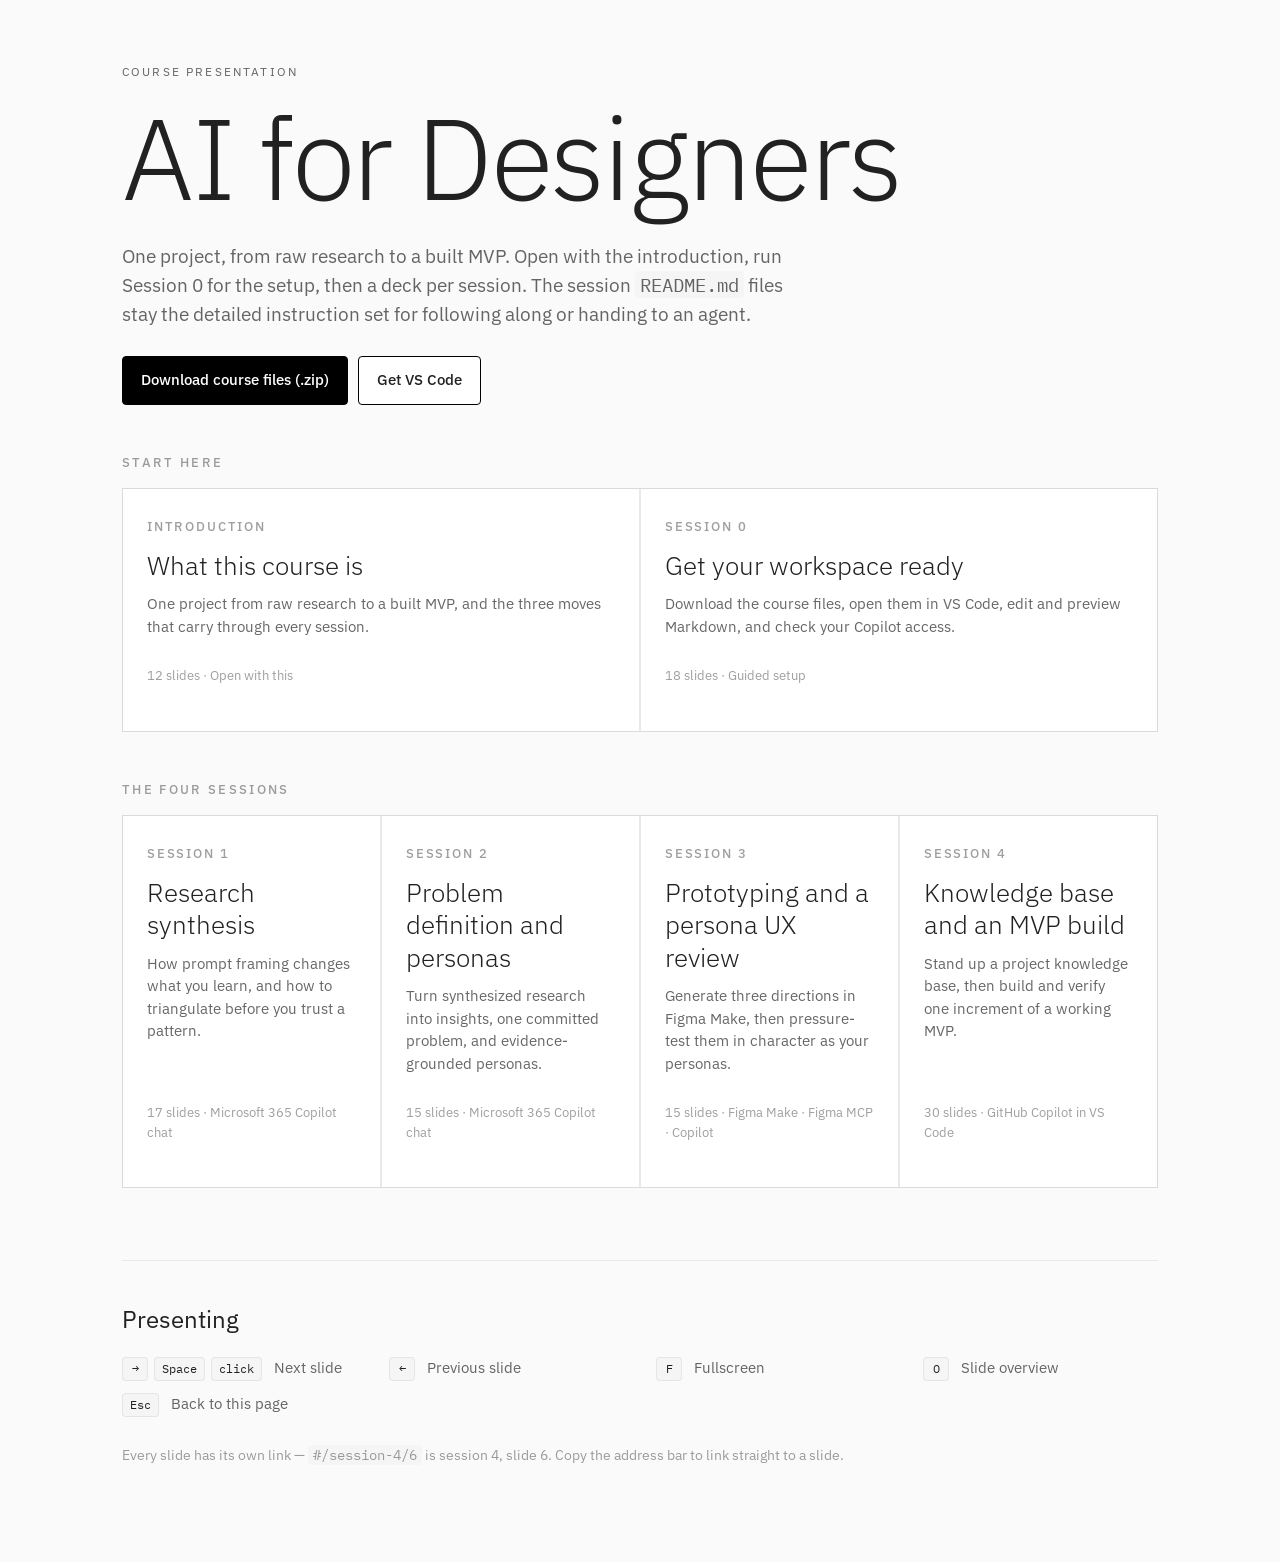
==== presentation/index.html @ bf8726b9 "Guide Session 0 setup and simplify slide overview" ====
<!doctype html>
<html lang="en">
  <head>
    <meta charset="UTF-8" />
    <meta name="viewport" content="width=device-width, initial-scale=1.0" />
    <meta name="description" content="AI for Designers — facilitator presentation for all four sessions." />
    <meta name="robots" content="noindex, nofollow" />
    <title>AI for Designers — presentation</title>
    <link rel="preconnect" href="https://fonts.googleapis.com" />
    <link rel="preconnect" href="https://fonts.gstatic.com" crossorigin />
    <link
      href="https://fonts.googleapis.com/css2?family=IBM+Plex+Sans:wght@300;400;500;600&family=IBM+Plex+Mono:wght@400;500&display=swap"
      rel="stylesheet"
    />
    <link rel="stylesheet" href="styles.css" />
  </head>
  <body>
    <!-- Landing -->
    <main id="landing" class="landing" hidden>
      <header class="landing__head">
        <p class="overline">Course presentation</p>
        <h1 class="landing__title">AI for Designers</h1>
        <p class="landing__lead">
          One project, from raw research to a built MVP. Open with the introduction, run Session 0
          for the setup, then a deck per session. The session <code>README.md</code> files stay the
          detailed instruction set for following along or handing to an agent.
        </p>
        <div class="landing__actions">
          <a
            class="landing__download"
            href="https://github.com/eddiman/ai-for-designers/archive/refs/heads/main.zip"
            download
          >
            Download course files (.zip)
          </a>
          <a
            class="landing__download landing__download--secondary"
            href="https://code.visualstudio.com/download"
            target="_blank"
            rel="noopener"
          >
            Get VS Code
          </a>
        </div>
      </header>

      <nav id="session-list" class="session-groups" aria-label="Sessions"></nav>

      <section class="landing__help">
        <h2 class="h6">Presenting</h2>
        <dl class="keys">
          <div><dt><kbd>→</kbd> <kbd>Space</kbd> <kbd>click</kbd></dt><dd>Next slide</dd></div>
          <div><dt><kbd>←</kbd></dt><dd>Previous slide</dd></div>
          <div><dt><kbd>F</kbd></dt><dd>Fullscreen</dd></div>
          <div><dt><kbd>O</kbd></dt><dd>Slide overview</dd></div>
          <div><dt><kbd>Esc</kbd></dt><dd>Back to this page</dd></div>
        </dl>
        <p class="small">
          Every slide has its own link — <code>#/session-4/6</code> is session 4, slide 6. Copy the
          address bar to link straight to a slide.
        </p>
      </section>
    </main>

    <!-- Deck -->
    <div id="deck" class="deck" hidden>
      <div class="deck__progress"><span id="progress" class="deck__progress-bar"></span></div>

      <div id="stage" class="stage" role="main" aria-live="polite">
        <article id="slide" class="slide"></article>
        <div id="overview" class="overview" hidden>
          <div class="overview__head">
            <h2 class="h6" id="overview-title">Slides</h2>
          </div>
          <ol id="overview-list" class="overview__list"></ol>
        </div>
      </div>

      <div class="controls" role="toolbar" aria-label="Presentation controls">
        <a class="controls__btn" href="#/" title="Back to sessions (Esc)" data-nav>Home</a>
        <button class="controls__btn" id="btn-overview" title="Slide overview (O)" aria-controls="overview" aria-expanded="false">Session overview</button>
        <button class="controls__btn" id="btn-prev" title="Previous slide (←)" aria-label="Previous slide">←</button>
        <span class="controls__count"><span id="count-now">1</span> / <span id="count-all">1</span></span>
        <button class="controls__btn" id="btn-next" title="Next slide (→)" aria-label="Next slide">→</button>
        <button class="controls__btn" id="btn-fullscreen" title="Fullscreen (F)">Fullscreen</button>
      </div>
    </div>

    <!-- Content: plain scripts so the deck works from file:// with no build step -->
    <script src="content/sessions.js"></script>
    <script src="content/intro.js"></script>
    <script src="content/session-0.js"></script>
    <script src="content/session-1.js"></script>
    <script src="content/session-2.js"></script>
    <script src="content/session-3.js"></script>
    <script src="content/session-4.js"></script>
    <script src="app.js"></script>
  </body>
</html>
---- presentation/styles.css ----
/* ==========================================================================
   AI for Designers — presentation theme
   Tokens taken from the OT light theme in Figma:
   file sbCntnu1vvMCYwhdAZu5tP, node 2245-2894.
   Font IBM Plex Sans, base 14px, scale 1.333 (perfect fourth), line height 1.5.
   ========================================================================== */

:root {

  /* Surface */
  --surface-black: #000000;
  --surface-white: #ffffff;
  --surface-surface: #f5f5f5;
  --surface-background: #fafafa;
  --surface-outline: rgba(43, 43, 43, 0.87);
  --surface-overlay: rgba(43, 43, 43, 0.08);
  --surface-scrim: rgba(0, 0, 0, 0.37);

  /* On surface */
  --on-surface-high: rgba(0, 0, 0, 0.87);
  --on-surface-medium: rgba(0, 0, 0, 0.6);
  --on-surface-disabled: rgba(0, 0, 0, 0.38);

  /* On primary */
  --on-primary-high: #ffffff;
  --on-primary-medium: rgba(255, 255, 255, 0.74);
  --on-primary-disabled: rgba(255, 255, 255, 0.38);

  /* Primary and semantics */
  --primary: #0f2fea;
  --green: #00e676;
  --yellow: #ffc400;
  --red: #ff1744;
  --blue: #304ffe;
  --purple: #651fff;

  /* Per-session accent, overridden by [data-session] below */
  --accent: var(--green);
  --on-accent: var(--on-surface-high);

  --font-sans: "IBM Plex Sans", -apple-system, BlinkMacSystemFont, "Segoe UI", Helvetica, Arial,
    sans-serif;
  --font-mono: "IBM Plex Mono", ui-monospace, SFMono-Regular, Menlo, Consolas, monospace;

  --radius: 4px;
  --ease: cubic-bezier(0.2, 0.7, 0.3, 1);
}

[data-session="intro"] { --accent: var(--surface-black); --on-accent: var(--on-primary-high); }
[data-session="session-0"] { --accent: var(--red); --on-accent: var(--on-primary-high); }
[data-session="session-1"] { --accent: var(--green); --on-accent: var(--on-surface-high); }
[data-session="session-2"] { --accent: var(--yellow); --on-accent: var(--on-surface-high); }
[data-session="session-3"] { --accent: var(--purple); --on-accent: var(--on-primary-high); }
[data-session="session-4"] { --accent: var(--blue); --on-accent: var(--on-primary-high); }

* { box-sizing: border-box; }

html,
body {
  margin: 0;
  padding: 0;
  height: 100%;
}
iframe { display:none;}
body {
  background: var(--surface-background);
  color: var(--on-surface-high);
  font-family: var(--font-sans);
  font-weight: 400;
  line-height: 1.5;
  -webkit-font-smoothing: antialiased;
}

[hidden] { display: none !important; }

code,
kbd,
.mono { font-family: var(--font-mono); }

/* --------------------------------------------------------------------------
   Landing
   -------------------------------------------------------------------------- */

.landing {
  max-width: 1100px;
  margin: 0 auto;
  padding: 7vh 32px 96px;
}

.overline {
  margin: 0 0 16px;
  font-size: 12px;
  font-weight: 400;
  letter-spacing: 0.18em;
  text-transform: uppercase;
  color: var(--on-surface-medium);
}

.landing__title {
  margin: 0 0 24px;
  font-size: clamp(56px, 9vw, 128px);
  font-weight: 300;
  line-height: 1.05;
  letter-spacing: -0.02em;
}

.landing__lead {
  max-width: 62ch;
  margin: 0;
  font-size: clamp(17px, 1.5vw, 21px);
  color: var(--on-surface-medium);
}

.landing__actions {
  display: flex;
  flex-wrap: wrap;
  gap: 10px;
  margin-top: 28px;
}

.landing__download {
  display: inline-block;
  padding: 12px 18px;
  color: var(--on-primary-high);
  background: var(--surface-black);
  border: 1px solid var(--surface-black);
  border-radius: var(--radius);
  font-size: 15px;
  font-weight: 500;
  text-decoration: none;
  transition: background 160ms var(--ease), color 160ms var(--ease);
}

.landing__download:hover,
.landing__download:focus-visible {
  color: var(--on-surface-high);
  background: var(--surface-white);
  outline: none;
}

.landing__download--secondary {
  color: var(--on-surface-high);
  background: var(--surface-white);
}

.landing__download--secondary:hover,
.landing__download--secondary:focus-visible {
  color: var(--on-primary-high);
  background: var(--surface-black);
}

.session-groups { display: block; }
.sessions-group { margin: 48px 0 0; }

.sessions-group__title {
  margin: 0 0 16px;
  font-size: 13px;
  font-weight: 500;
  letter-spacing: 0.18em;
  text-transform: uppercase;
  color: var(--on-surface-disabled);
}

.sessions {
  display: grid;
  grid-template-columns: repeat(auto-fit, minmax(215px, 1fr));
  gap: 2px;
  margin: 0;
  background: var(--surface-overlay);
  border: 1px solid var(--surface-overlay);
}

.session-card {
  display: flex;
  flex-direction: column;
  gap: 12px;
  padding: 28px 24px 32px;
  background: var(--surface-white);
  color: inherit;
  text-decoration: none;
  transition: background 160ms var(--ease), transform 160ms var(--ease);
}

.session-card:hover,
.session-card:focus-visible {
  background: var(--accent);
  color: var(--on-accent);
  outline: none;
}

.session-card__n {
  font-size: 13px;
  font-weight: 500;
  letter-spacing: 0.14em;
  text-transform: uppercase;
  color: var(--on-surface-disabled);
}

.session-card:hover .session-card__n,
.session-card:focus-visible .session-card__n { color: inherit; opacity: 0.7; }

.session-card__title {
  margin: 0;
  font-size: 26px;
  font-weight: 300;
  line-height: 1.25;
}

.session-card__lead {
  margin: 0;
  font-size: 15px;
  color: var(--on-surface-medium);
}

.session-card:hover .session-card__lead,
.session-card:focus-visible .session-card__lead { color: inherit; opacity: 0.8; }

.session-card__meta {
  margin-top: auto;
  padding-top: 16px;
  font-size: 13px;
  color: var(--on-surface-disabled);
}

.session-card:hover .session-card__meta,
.session-card:focus-visible .session-card__meta { color: inherit; opacity: 0.7; }

.landing__help {
  margin-top: 72px;
  padding-top: 40px;
  border-top: 1px solid var(--surface-overlay);
}

.h6 { margin: 0 0 20px; font-size: 24px; font-weight: 400; line-height: 1.5; }

.keys {
  display: grid;
  grid-template-columns: repeat(auto-fit, minmax(220px, 1fr));
  gap: 12px 32px;
  margin: 0 0 28px;
}

.keys > div { display: flex; gap: 12px; align-items: baseline; }
.keys dt { margin: 0; display: flex; gap: 6px; }
.keys dd { margin: 0; font-size: 15px; color: var(--on-surface-medium); }

kbd {
  display: inline-block;
  min-width: 26px;
  padding: 2px 7px;
  font-size: 12px;
  text-align: center;
  background: var(--surface-surface);
  border: 1px solid var(--surface-overlay);
  border-radius: var(--radius);
}

.small { margin: 0; font-size: 14px; color: var(--on-surface-disabled); }
.small code, .landing__lead code { background: var(--surface-surface); padding: 1px 5px; border-radius: var(--radius); }

/* --------------------------------------------------------------------------
   Deck shell
   -------------------------------------------------------------------------- */

.deck {
  position: fixed;
  inset: 0;
  display: flex;
  flex-direction: column;
  background: var(--surface-background);
}

.deck__progress { height: 3px; background: var(--surface-overlay); flex: 0 0 auto; }

.deck__progress-bar {
  display: block;
  height: 100%;
  width: 0;
  background: var(--accent);
  transition: width 220ms var(--ease);
}

.stage {
  position: relative;
  flex: 1 1 auto;
  display: grid;
  place-items: center;
  padding: 24px;
  min-height: 0;
  cursor: pointer;
}

/* A fixed 16:9 slide that scales to the viewport, so layout is predictable on
   any projector. Type is sized in cqw so it scales with the slide. */
.slide {
  container-type: size;
  width: min(100%, calc((100vh - 78px) * 16 / 9));
  aspect-ratio: 16 / 9;
  max-height: 100%;
  padding: 6cqw 7cqw;
  display: flex;
  flex-direction: column;
  justify-content: center;
  gap: 2.4cqw;
  background: var(--surface-white);
  border: 1px solid var(--surface-overlay);
  overflow: hidden;
}

/* Slide typography, from the Figma scale */
.slide h1 { margin: 0; font-size: 7.4cqw; font-weight: 300; line-height: 1.08; letter-spacing: -0.02em; }
.slide h2 { margin: 0; font-size: 5.2cqw; font-weight: 300; line-height: 1.14; letter-spacing: -0.01em; }
.slide h3 { margin: 0; font-size: 3.4cqw; font-weight: 400; line-height: 1.3; }
.slide p { margin: 0; font-size: 1.9cqw; color: var(--on-surface-medium); }
.slide .lead { font-size: 2.3cqw; color: var(--on-surface-medium); max-width: 52ch; }
.slide .eyebrow {
  font-size: 1.2cqw;
  font-weight: 500;
  letter-spacing: 0.2em;
  text-transform: uppercase;
  color: var(--on-surface-disabled);
}

.slide strong { font-weight: 600; color: var(--on-surface-high); }
.slide code { font-size: 0.92em; background: var(--surface-surface); padding: 0.1em 0.35em; border-radius: var(--radius); }

/* Cover */
.slide--cover {
  background: var(--accent);
  color: var(--on-accent);
  border-color: transparent;
}
.slide--cover .eyebrow,
.slide--cover p,
.slide--cover .lead,
.slide--cover .slide__meta { color: inherit; opacity: 0.78; }
.slide--cover h1, .slide--cover h2 { color: inherit; }
.slide--cover .slide__meta {
  margin-top: 2cqw;
  display: flex;
  flex-wrap: wrap;
  gap: 0.8cqw 2.4cqw;
  font-size: 1.4cqw;
  opacity: 0.78;
}

/* Statement */
.slide--statement { justify-content: center; }
.slide--statement .statement {
  margin: 0;
  font-size: 4.2cqw;
  font-weight: 300;
  line-height: 1.22;
  letter-spacing: -0.01em;
  max-width: 34ch;
  color: var(--on-surface-high);
}
.slide--statement .statement em { font-style: normal; color: var(--primary); }

/* Map / flow */
.map { display: flex; flex-wrap: wrap; align-items: center; gap: 0.9cqw; margin: 0; padding: 0; list-style: none; }
.map__step {
  padding: 0.9cqw 1.4cqw;
  font-size: 1.6cqw;
  background: var(--surface-surface);
  border: 1px solid var(--surface-overlay);
  color: var(--on-surface-medium);
}
.map__step--active {
  background: var(--accent);
  border-color: transparent;
  color: var(--on-accent);
  font-weight: 500;
}
.map__arrow { font-size: 1.6cqw; color: var(--on-surface-disabled); }

/* Lists */
.slide ul.items, .slide ol.items { margin: 0; padding: 0; list-style: none; display: flex; flex-direction: column; gap: 1.3cqw; }
.slide ol.items { counter-reset: n; }
.items li { font-size: 1.9cqw; color: var(--on-surface-medium); display: flex; gap: 1.2cqw; align-items: baseline; }
.items li > .items__label { flex: 0 0 auto; font-weight: 600; color: var(--on-surface-high); }
.items li > span:last-child { min-width: 0; }
ol.items li::before {
  counter-increment: n;
  content: counter(n);
  flex: 0 0 auto;
  width: 2.4cqw;
  font-variant-numeric: tabular-nums;
  color: var(--accent-ink, var(--primary));
  font-weight: 600;
}
.items--check li::before {
  content: "";
  flex: 0 0 auto;
  width: 1.1cqw;
  height: 1.1cqw;
  margin-top: 0.55cqw;
  border: 2px solid var(--green);
  border-radius: 50%;
}

/* Step slide: do / done / why */
.step-head { display: flex; align-items: center; gap: 2cqw; }
.step-block--why { margin-top: 2.2cqw; }
.step-grid { display: grid; grid-template-columns: 1.25fr 1fr; gap: 3cqw; align-items: start; }
.step-block > .step-block__title {
  margin: 0 0 1.1cqw;
  font-size: 1.3cqw;
  font-weight: 600;
  letter-spacing: 0.14em;
  text-transform: uppercase;
  color: var(--on-surface-disabled);
}
.step-block .items li { font-size: 1.6cqw; }
.step-block--why p { font-size: 1.6cqw; }
.step-number {
  display: inline-flex;
  align-items: center;
  justify-content: center;
  width: 4.4cqw;
  height: 4.4cqw;
  font-size: 2.2cqw;
  font-weight: 300;
  background: var(--accent);
  color: var(--on-accent);
}

/* Prompt slide */
.prompt {
  margin: 0;
  padding: 2.2cqw 2.6cqw;
  background: var(--surface-surface);
  border-left: 4px solid var(--accent);
  font-family: var(--font-mono);
  font-size: 1.45cqw;
  line-height: 1.6;
  color: var(--on-surface-high);
  white-space: pre-wrap;
  overflow: auto;
  max-height: 58cqh;
}

/* Table slide */
.slide table { width: 100%; border-collapse: collapse; font-size: 1.5cqw; }
.slide th, .slide td { text-align: left; padding: 1cqw 1.2cqw; border-bottom: 1px solid var(--surface-overlay); vertical-align: top; }
.slide th { font-weight: 600; font-size: 1.2cqw; letter-spacing: 0.1em; text-transform: uppercase; color: var(--on-surface-disabled); }
.slide td { color: var(--on-surface-medium); }
.slide td:first-child { color: var(--on-surface-high); font-weight: 500; white-space: nowrap; }

/* Callout, used for checkpoints and warnings */
.callout {
  padding: 1.6cqw 2cqw;
  border-left: 4px solid var(--yellow);
  background: var(--surface-surface);
  font-size: 1.7cqw;
  color: var(--on-surface-high);
}
.callout--stop { border-left-color: var(--red); }
.callout--go { border-left-color: var(--green); }
.callout__title { display: block; margin-bottom: 0.4cqw; }

.slide__note {
  margin-top: auto;
  padding-top: 1.6cqw;
  font-size: 1.25cqw;
  color: var(--on-surface-disabled);
  border-top: 1px solid var(--surface-overlay);
}
.slide--cover .slide__note { border-top-color: rgba(255, 255, 255, 0.25); color: inherit; opacity: 0.7; }

/* --------------------------------------------------------------------------
   Controls
   -------------------------------------------------------------------------- */

.controls {
  flex: 0 0 auto;
  display: flex;
  align-items: center;
  justify-content: center;
  gap: 8px;
  padding: 12px;
  background: var(--surface-white);
  border-top: 1px solid var(--surface-overlay);
}

.controls__btn {
  appearance: none;
  min-width: 40px;
  padding: 8px 14px;
  font-family: inherit;
  font-size: 14px;
  color: var(--on-surface-medium);
  text-decoration: none;
  background: var(--surface-white);
  border: 1px solid var(--surface-overlay);
  border-radius: var(--radius);
  cursor: pointer;
  transition: background 140ms var(--ease), color 140ms var(--ease);
}

.controls__btn:hover { background: var(--surface-surface); color: var(--on-surface-high); }
.controls__btn:focus-visible { outline: 2px solid var(--primary); outline-offset: 2px; }
.controls__btn[disabled] { opacity: 0.35; cursor: default; }

.controls__count {
  min-width: 76px;
  text-align: center;
  font-size: 14px;
  font-variant-numeric: tabular-nums;
  color: var(--on-surface-disabled);
}

/* Overview */
.overview {
  position: absolute;
  inset: 0;
  z-index: 10;
  padding: 24px 32px 32px;
  background: var(--surface-background);
  overflow: auto;
}

.overview__head { width: min(100%, 920px); margin: 0 auto 20px; }

.overview__list {
  display: flex;
  flex-direction: column;
  gap: 2px;
  width: min(100%, 920px);
  margin: 0 auto;
  padding: 0;
  list-style: none;
}

.overview__item {
  display: flex;
  align-items: baseline;
  gap: 16px;
  width: 100%;
  padding: 12px 16px;
  font-family: inherit;
  text-align: left;
  background: var(--surface-white);
  border: 1px solid var(--surface-overlay);
  border-radius: var(--radius);
  cursor: pointer;
}
.overview__item:hover { background: var(--surface-surface); }
.overview__item[aria-current="true"] { border-color: var(--accent); border-width: 2px; }
.overview__item-n { flex: 0 0 28px; font-size: 12px; color: var(--on-surface-disabled); font-variant-numeric: tabular-nums; }
.overview__item-t {
  font-size: 15px;
  color: var(--on-surface-high);
}

/* Presenting in fullscreen: hide the chrome until the pointer moves */
.deck--fullscreen .controls { opacity: 0.12; transition: opacity 200ms var(--ease); }
.deck--fullscreen .controls:hover,
.deck--fullscreen.deck--active .controls { opacity: 1; }

@media (prefers-reduced-motion: reduce) {
  * { transition-duration: 0ms !important; }
}

/* Narrow screens: let the slide grow taller than 16:9 rather than shrink the text away */
@media (max-width: 720px) {
  .stage { display: block; padding: 12px; overflow: auto; }
  .slide { aspect-ratio: auto; width: 100%; min-height: 100%; max-height: none; padding: 32px 24px; gap: 20px; justify-content: flex-start; overflow: visible; }
  .slide h1 { font-size: 40px; }
  .slide h2 { font-size: 30px; }
  .slide h3 { font-size: 22px; }
  .slide p, .items li { font-size: 16px; }
  .slide .lead { font-size: 17px; }
  .slide .eyebrow { font-size: 11px; }
  .slide--cover { justify-content: center; }
  .slide--cover .slide__meta { gap: 8px 18px; font-size: 13px; }
  .step-head { gap: 14px; align-items: flex-start; }
  .step-number { width: 34px; height: 34px; font-size: 17px; }
  .step-grid { grid-template-columns: 1fr; gap: 24px; }
  .step-block > .step-block__title { margin-bottom: 10px; font-size: 11px; }
  .step-block .items li, .step-block--why p { font-size: 15px; }
  .items li code { overflow-wrap: anywhere; }
  .step-block--why { margin-top: 22px; }
  ol.items li::before { width: 20px; }
  .items--check li::before { width: 12px; height: 12px; margin-top: 6px; }
  .map { gap: 8px; }
  .map__step, .map__arrow { font-size: 14px; }
  .slide table { font-size: 13px; }
  .slide th, .slide td { padding: 8px; }
  .slide th { font-size: 10px; }
  .callout { padding: 16px; font-size: 14px; }
  .slide__note { padding-top: 16px; font-size: 12px; }
  .prompt { font-size: 13px; }
  .controls { justify-content: center; gap: 4px; padding: 8px; }
  .controls__btn { min-width: 36px; padding: 7px 8px; font-size: 12px; }
  .controls__count { min-width: 58px; font-size: 12px; }
  #btn-fullscreen { display: none; }
}
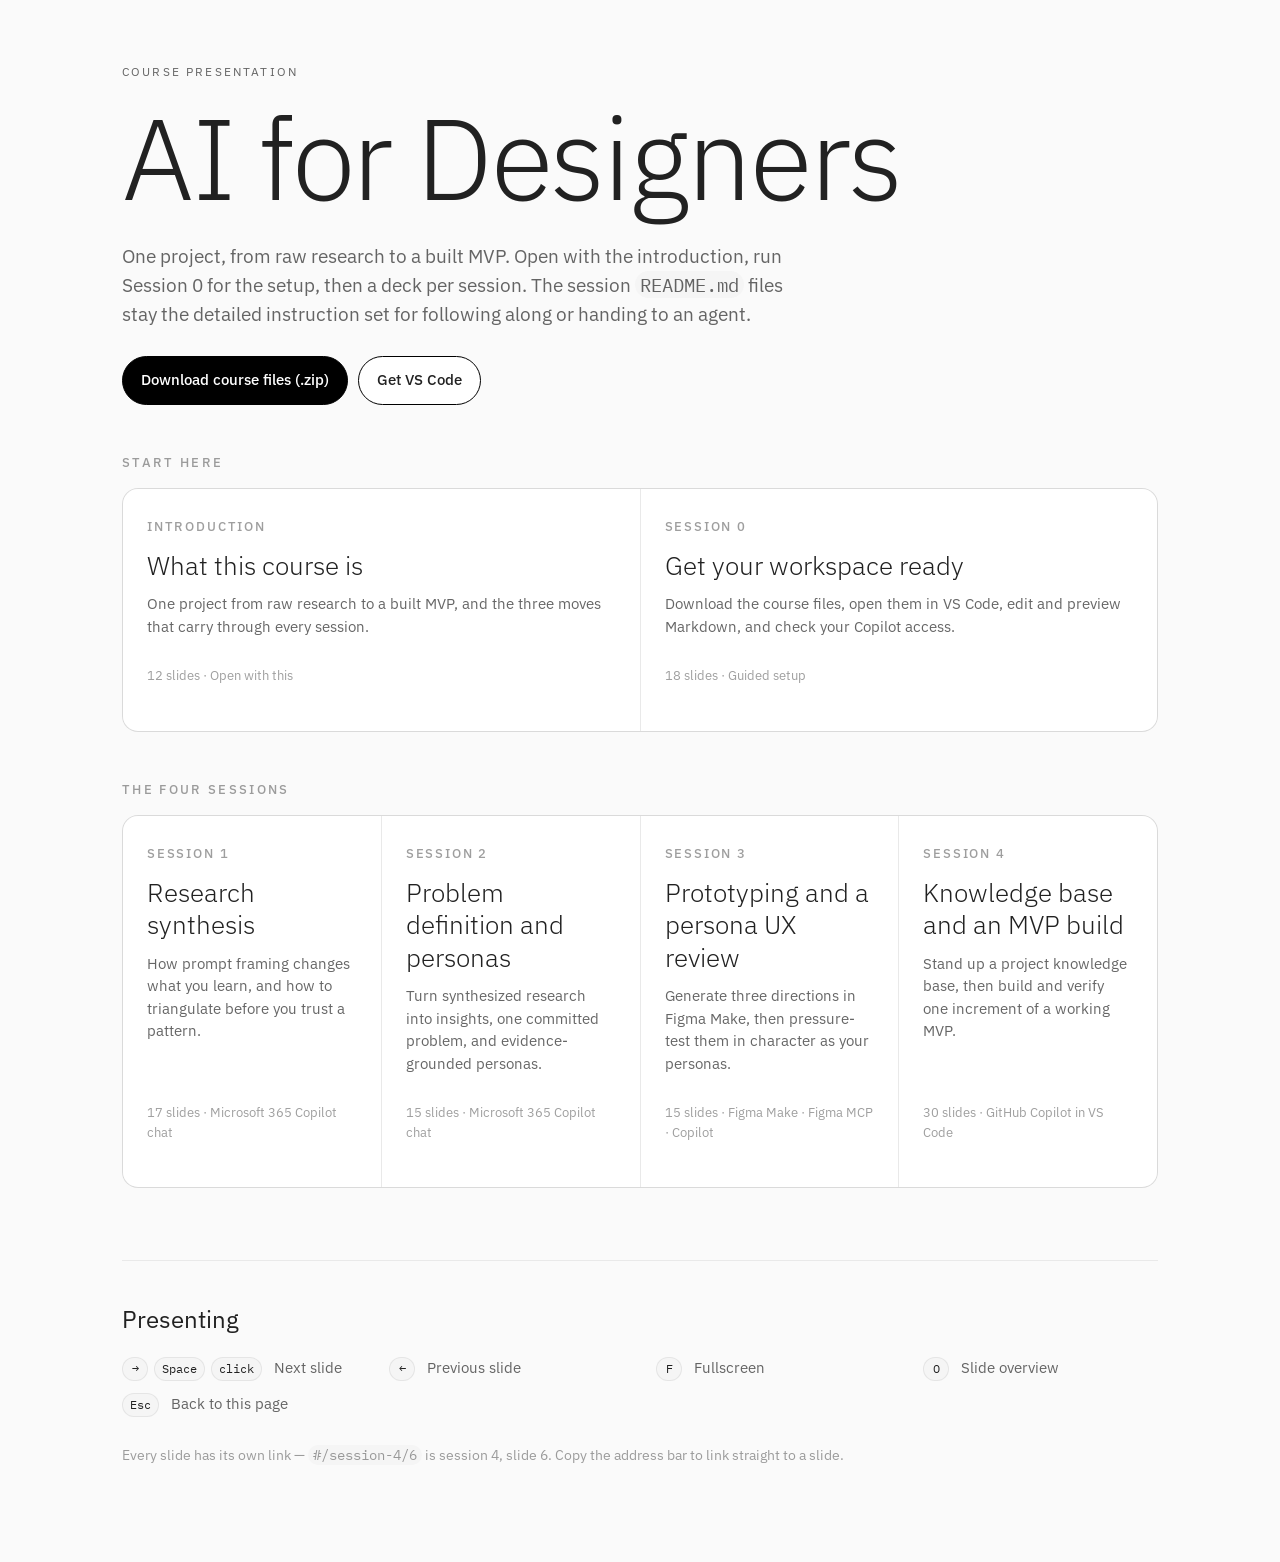
==== commit 60d0bef2: "Add copy controls to presentation prompts" ====
--- a/presentation/index.html
+++ b/presentation/index.html
@@ -12,7 +12,7 @@
       href="https://fonts.googleapis.com/css2?family=IBM+Plex+Sans:wght@300;400;500;600&family=IBM+Plex+Mono:wght@400;500&display=swap"
       rel="stylesheet"
     />
-    <link rel="stylesheet" href="styles.css" />
+    <link rel="stylesheet" href="styles.css?v=20260922e" />
   </head>
   <body>
     <!-- Landing -->
@@ -87,13 +87,13 @@
     </div>
 
     <!-- Content: plain scripts so the deck works from file:// with no build step -->
-    <script src="content/sessions.js"></script>
-    <script src="content/intro.js"></script>
-    <script src="content/session-0.js"></script>
-    <script src="content/session-1.js"></script>
-    <script src="content/session-2.js"></script>
-    <script src="content/session-3.js"></script>
-    <script src="content/session-4.js"></script>
-    <script src="app.js"></script>
+    <script src="content/sessions.js?v=20260922e"></script>
+    <script src="content/intro.js?v=20260922e"></script>
+    <script src="content/session-0.js?v=20260922e"></script>
+    <script src="content/session-1.js?v=20260922e"></script>
+    <script src="content/session-2.js?v=20260922e"></script>
+    <script src="content/session-3.js?v=20260922e"></script>
+    <script src="content/session-4.js?v=20260922e"></script>
+    <script src="app.js?v=20260922e"></script>
   </body>
 </html>
--- a/presentation/styles.css
+++ b/presentation/styles.css
@@ -42,7 +42,10 @@
     sans-serif;
   --font-mono: "IBM Plex Mono", ui-monospace, SFMono-Regular, Menlo, Consolas, monospace;
 
-  --radius: 4px;
+  --radius-sm: 4px;
+  --radius-md: 8px;
+  --radius-lg: 16px;
+  --radius-pill: 999px;
   --ease: cubic-bezier(0.2, 0.7, 0.3, 1);
 }
 
@@ -124,7 +127,7 @@
   color: var(--on-primary-high);
   background: var(--surface-black);
   border: 1px solid var(--surface-black);
-  border-radius: var(--radius);
+  border-radius: var(--radius-pill);
   font-size: 15px;
   font-weight: 500;
   text-decoration: none;
@@ -164,10 +167,12 @@
 .sessions {
   display: grid;
   grid-template-columns: repeat(auto-fit, minmax(215px, 1fr));
-  gap: 2px;
+  gap: 1px;
   margin: 0;
   background: var(--surface-overlay);
   border: 1px solid var(--surface-overlay);
+  border-radius: var(--radius-lg);
+  overflow: hidden;
 }
 
 .session-card {
@@ -252,11 +257,11 @@
   text-align: center;
   background: var(--surface-surface);
   border: 1px solid var(--surface-overlay);
-  border-radius: var(--radius);
+  border-radius: var(--radius-pill);
 }
 
 .small { margin: 0; font-size: 14px; color: var(--on-surface-disabled); }
-.small code, .landing__lead code { background: var(--surface-surface); padding: 1px 5px; border-radius: var(--radius); }
+.small code, .landing__lead code { background: var(--surface-surface); padding: 1px 5px; border-radius: var(--radius-pill); }
 
 /* --------------------------------------------------------------------------
    Deck shell
@@ -305,8 +310,12 @@
   background: var(--surface-white);
   border: 1px solid var(--surface-overlay);
   overflow: hidden;
-}
-
+  border-radius: var(--radius-lg);
+}
+
+.slide h1, .slide h2, .slide h3, .slide p, .slide .lead, .slide .eyebrow, .slide code, .slide th, .slide td, .slide .items li {
+  cursor: auto !important;
+}
 /* Slide typography, from the Figma scale */
 .slide h1 { margin: 0; font-size: 7.4cqw; font-weight: 300; line-height: 1.08; letter-spacing: -0.02em; }
 .slide h2 { margin: 0; font-size: 5.2cqw; font-weight: 300; line-height: 1.14; letter-spacing: -0.01em; }
@@ -322,7 +331,7 @@
 }
 
 .slide strong { font-weight: 600; color: var(--on-surface-high); }
-.slide code { font-size: 0.92em; background: var(--surface-surface); padding: 0.1em 0.35em; border-radius: var(--radius); }
+.slide code { font-size: 0.92em; background: var(--surface-surface); padding: 0.1em 0.35em; border-radius: var(--radius-pill); }
 
 /* Cover */
 .slide--cover {
@@ -380,6 +389,7 @@
 .items li { font-size: 1.9cqw; color: var(--on-surface-medium); display: flex; gap: 1.2cqw; align-items: baseline; }
 .items li > .items__label { flex: 0 0 auto; font-weight: 600; color: var(--on-surface-high); }
 .items li > span:last-child { min-width: 0; }
+.items li > .copy-button { flex: 0 0 auto; }
 ol.items li::before {
   counter-increment: n;
   content: counter(n);
@@ -412,6 +422,8 @@
   color: var(--on-surface-disabled);
 }
 .step-block .items li { font-size: 1.6cqw; }
+.step-block .items li:has(.copy-button) { gap: 0.8cqw; }
+.step-block .items li:has(.copy-button) > span:nth-child(3) { flex: 1 1 auto; }
 .step-block--why p { font-size: 1.6cqw; }
 .step-number {
   display: inline-flex;
@@ -426,6 +438,7 @@
 }
 
 /* Prompt slide */
+.prompt-wrap { position: relative; }
 .prompt {
   margin: 0;
   padding: 2.2cqw 2.6cqw;
@@ -439,6 +452,22 @@
   overflow: auto;
   max-height: 58cqh;
 }
+.prompt-wrap > .copy-button { position: absolute; top: 1.1cqw; right: 1.1cqw; }
+.slide--prompt .prompt { max-height: 68cqh; font-size: 1.15cqw; line-height: 1.45; }
+.copy-button {
+  min-width: 4.5cqw;
+  padding: 0.35cqw 0.75cqw;
+  color: var(--on-surface-medium);
+  background: var(--surface-white);
+  border: 1px solid var(--surface-overlay);
+  border-radius: var(--radius-pill);
+  font: 500 1cqw/1.4 var(--font-sans);
+  cursor: pointer;
+  transition: background 120ms var(--ease), border-color 120ms var(--ease), color 120ms var(--ease);
+}
+.copy-button:hover { color: var(--on-surface-high); border-color: var(--on-surface-disabled); }
+.copy-button:focus-visible { outline: 2px solid var(--primary); outline-offset: 2px; }
+.copy-button--copied { color: var(--on-accent); background: var(--accent); border-color: var(--accent); }
 
 /* Table slide */
 .slide table { width: 100%; border-collapse: collapse; font-size: 1.5cqw; }
@@ -493,7 +522,7 @@
   text-decoration: none;
   background: var(--surface-white);
   border: 1px solid var(--surface-overlay);
-  border-radius: var(--radius);
+  border-radius: var(--radius-pill);
   cursor: pointer;
   transition: background 140ms var(--ease), color 140ms var(--ease);
 }
@@ -542,7 +571,7 @@
   text-align: left;
   background: var(--surface-white);
   border: 1px solid var(--surface-overlay);
-  border-radius: var(--radius);
+  border-radius: var(--radius-md);
   cursor: pointer;
 }
 .overview__item:hover { background: var(--surface-surface); }
@@ -591,6 +620,8 @@
   .callout { padding: 16px; font-size: 14px; }
   .slide__note { padding-top: 16px; font-size: 12px; }
   .prompt { font-size: 13px; }
+  .copy-button { min-width: 52px; padding: 5px 9px; font-size: 11px; }
+  .prompt-wrap > .copy-button { top: 10px; right: 10px; }
   .controls { justify-content: center; gap: 4px; padding: 8px; }
   .controls__btn { min-width: 36px; padding: 7px 8px; font-size: 12px; }
   .controls__count { min-width: 58px; font-size: 12px; }
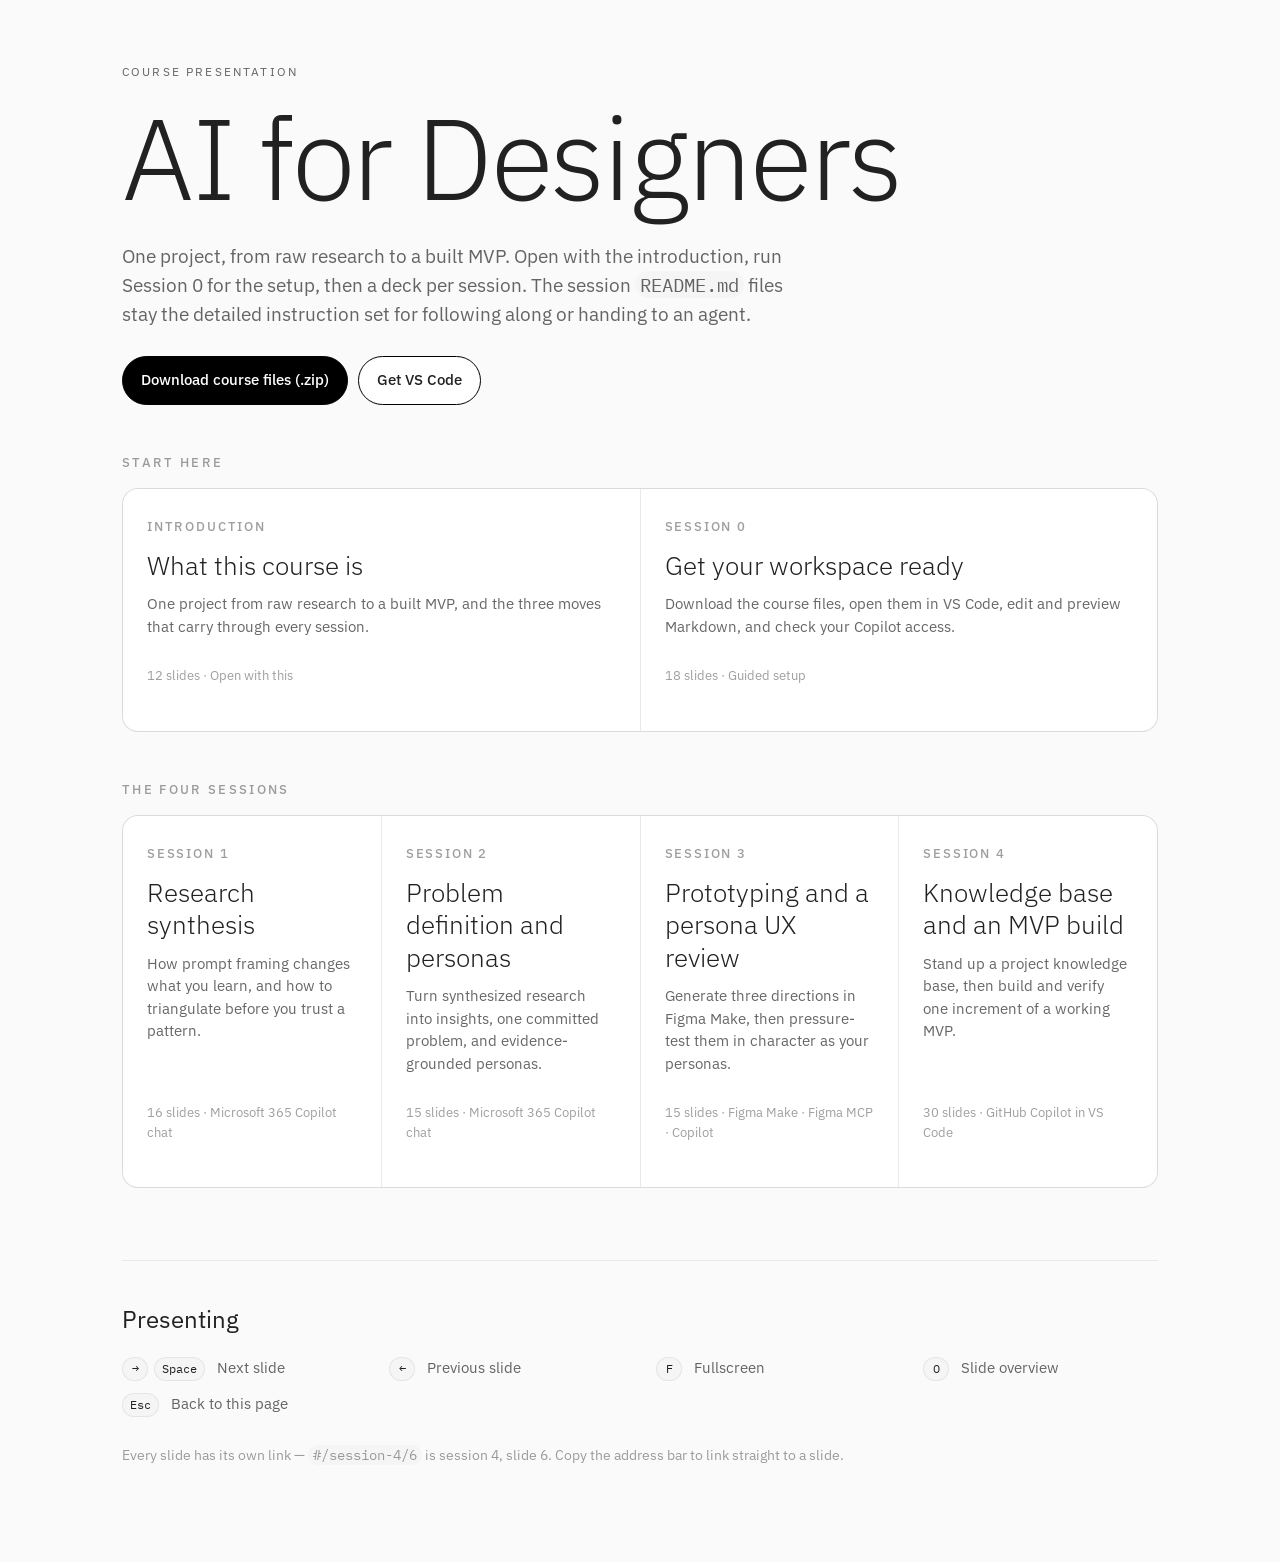
==== commit 5b35728e: "Stop slide clicks from advancing the deck Clicking the slide moved to the next one, which got in the" ====
--- a/presentation/index.html
+++ b/presentation/index.html
@@ -12,7 +12,7 @@
       href="https://fonts.googleapis.com/css2?family=IBM+Plex+Sans:wght@300;400;500;600&family=IBM+Plex+Mono:wght@400;500&display=swap"
       rel="stylesheet"
     />
-    <link rel="stylesheet" href="styles.css?v=20260922e" />
+    <link rel="stylesheet" href="styles.css?v=20260930a" />
   </head>
   <body>
     <!-- Landing -->
@@ -49,7 +49,7 @@
       <section class="landing__help">
         <h2 class="h6">Presenting</h2>
         <dl class="keys">
-          <div><dt><kbd>→</kbd> <kbd>Space</kbd> <kbd>click</kbd></dt><dd>Next slide</dd></div>
+          <div><dt><kbd>→</kbd> <kbd>Space</kbd></dt><dd>Next slide</dd></div>
           <div><dt><kbd>←</kbd></dt><dd>Previous slide</dd></div>
           <div><dt><kbd>F</kbd></dt><dd>Fullscreen</dd></div>
           <div><dt><kbd>O</kbd></dt><dd>Slide overview</dd></div>
@@ -87,13 +87,13 @@
     </div>
 
     <!-- Content: plain scripts so the deck works from file:// with no build step -->
-    <script src="content/sessions.js?v=20260922e"></script>
-    <script src="content/intro.js?v=20260922e"></script>
-    <script src="content/session-0.js?v=20260922e"></script>
-    <script src="content/session-1.js?v=20260922e"></script>
-    <script src="content/session-2.js?v=20260922e"></script>
-    <script src="content/session-3.js?v=20260922e"></script>
-    <script src="content/session-4.js?v=20260922e"></script>
-    <script src="app.js?v=20260922e"></script>
+    <script src="content/sessions.js?v=20260930a"></script>
+    <script src="content/intro.js?v=20260930a"></script>
+    <script src="content/session-0.js?v=20260930a"></script>
+    <script src="content/session-1.js?v=20260930a"></script>
+    <script src="content/session-2.js?v=20260930a"></script>
+    <script src="content/session-3.js?v=20260930a"></script>
+    <script src="content/session-4.js?v=20260930a"></script>
+    <script src="app.js?v=20260930a"></script>
   </body>
 </html>
--- a/presentation/styles.css
+++ b/presentation/styles.css
@@ -292,7 +292,6 @@
   place-items: center;
   padding: 24px;
   min-height: 0;
-  cursor: pointer;
 }
 
 /* A fixed 16:9 slide that scales to the viewport, so layout is predictable on
@@ -313,9 +312,6 @@
   border-radius: var(--radius-lg);
 }
 
-.slide h1, .slide h2, .slide h3, .slide p, .slide .lead, .slide .eyebrow, .slide code, .slide th, .slide td, .slide .items li {
-  cursor: auto !important;
-}
 /* Slide typography, from the Figma scale */
 .slide h1 { margin: 0; font-size: 7.4cqw; font-weight: 300; line-height: 1.08; letter-spacing: -0.02em; }
 .slide h2 { margin: 0; font-size: 5.2cqw; font-weight: 300; line-height: 1.14; letter-spacing: -0.01em; }
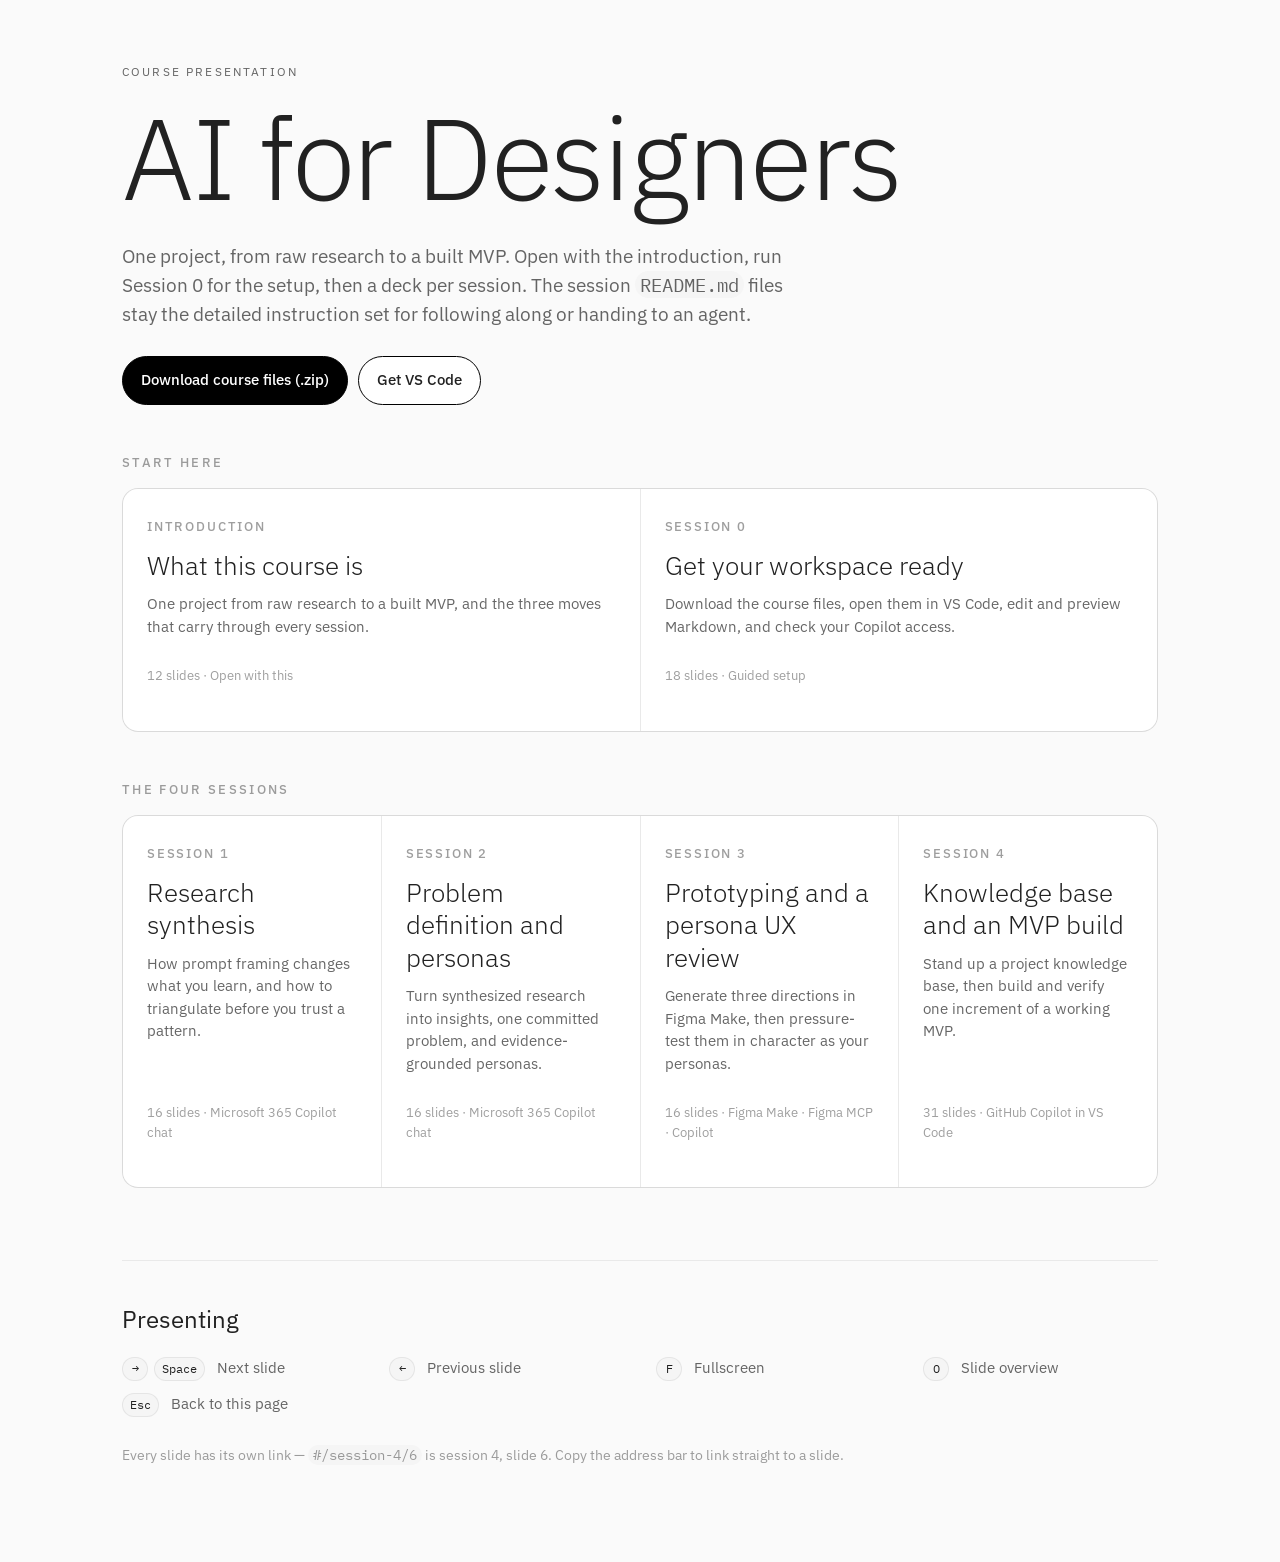
==== commit a4ed93a3: "Revise the course after its first run and bump the plan to v1.4 Every activity in Sessions 1 to 3 no" ====
--- a/presentation/index.html
+++ b/presentation/index.html
@@ -12,7 +12,7 @@
       href="https://fonts.googleapis.com/css2?family=IBM+Plex+Sans:wght@300;400;500;600&family=IBM+Plex+Mono:wght@400;500&display=swap"
       rel="stylesheet"
     />
-    <link rel="stylesheet" href="styles.css?v=20260930a" />
+    <link rel="stylesheet" href="styles.css?v=20261002f" />
   </head>
   <body>
     <!-- Landing -->
@@ -87,13 +87,13 @@
     </div>
 
     <!-- Content: plain scripts so the deck works from file:// with no build step -->
-    <script src="content/sessions.js?v=20260930a"></script>
-    <script src="content/intro.js?v=20260930a"></script>
-    <script src="content/session-0.js?v=20260930a"></script>
-    <script src="content/session-1.js?v=20260930a"></script>
-    <script src="content/session-2.js?v=20260930a"></script>
-    <script src="content/session-3.js?v=20260930a"></script>
-    <script src="content/session-4.js?v=20260930a"></script>
-    <script src="app.js?v=20260930a"></script>
+    <script src="content/sessions.js?v=20261002f"></script>
+    <script src="content/intro.js?v=20261002f"></script>
+    <script src="content/session-0.js?v=20261002f"></script>
+    <script src="content/session-1.js?v=20261002f"></script>
+    <script src="content/session-2.js?v=20261002f"></script>
+    <script src="content/session-3.js?v=20261002f"></script>
+    <script src="content/session-4.js?v=20261002f"></script>
+    <script src="app.js?v=20261002f"></script>
   </body>
 </html>
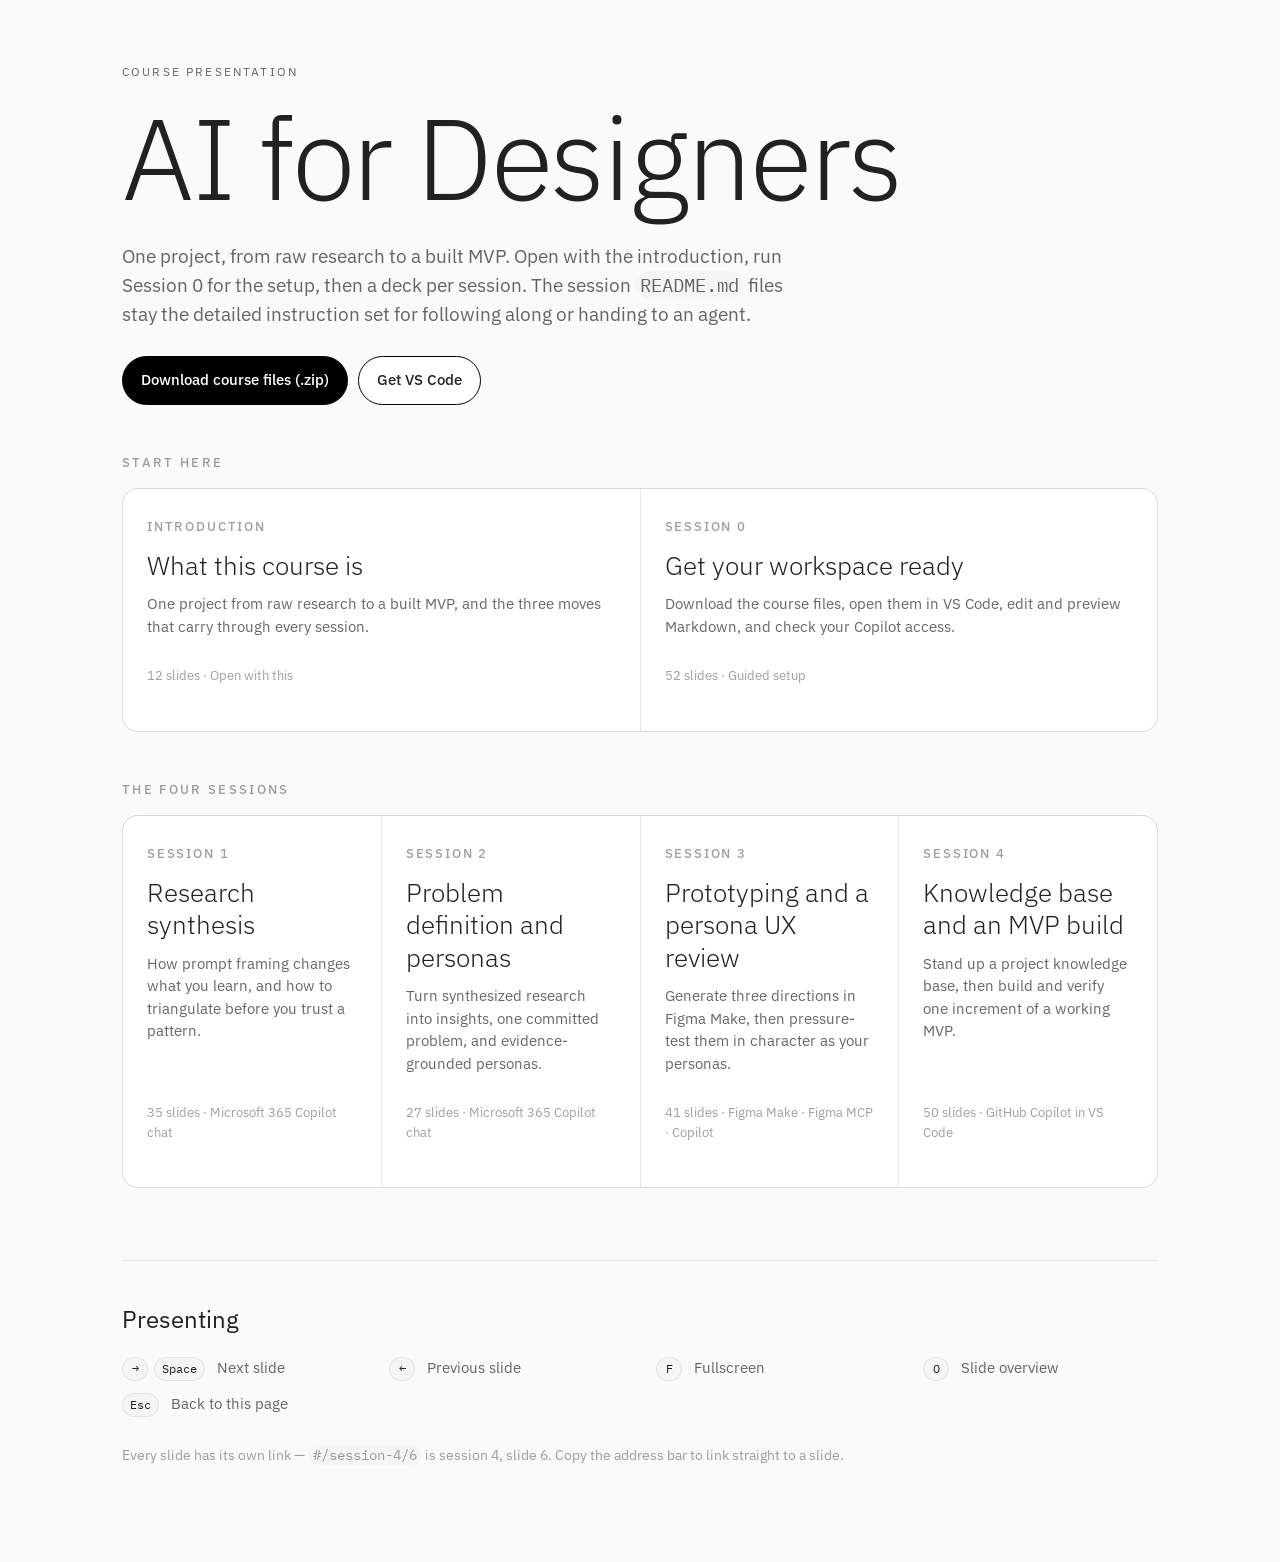
==== commit 32477142: "Give every step of an exercise its own slide in the deck Each step slide used to list a whole exerci" ====
--- a/presentation/index.html
+++ b/presentation/index.html
@@ -12,7 +12,7 @@
       href="https://fonts.googleapis.com/css2?family=IBM+Plex+Sans:wght@300;400;500;600&family=IBM+Plex+Mono:wght@400;500&display=swap"
       rel="stylesheet"
     />
-    <link rel="stylesheet" href="styles.css?v=20261002f" />
+    <link rel="stylesheet" href="styles.css?v=20261103h" />
   </head>
   <body>
     <!-- Landing -->
@@ -87,13 +87,13 @@
     </div>
 
     <!-- Content: plain scripts so the deck works from file:// with no build step -->
-    <script src="content/sessions.js?v=20261002f"></script>
-    <script src="content/intro.js?v=20261002f"></script>
-    <script src="content/session-0.js?v=20261002f"></script>
-    <script src="content/session-1.js?v=20261002f"></script>
-    <script src="content/session-2.js?v=20261002f"></script>
-    <script src="content/session-3.js?v=20261002f"></script>
-    <script src="content/session-4.js?v=20261002f"></script>
-    <script src="app.js?v=20261002f"></script>
+    <script src="content/sessions.js?v=20261103h"></script>
+    <script src="content/intro.js?v=20261103h"></script>
+    <script src="content/session-0.js?v=20261103h"></script>
+    <script src="content/session-1.js?v=20261103h"></script>
+    <script src="content/session-2.js?v=20261103h"></script>
+    <script src="content/session-3.js?v=20261103h"></script>
+    <script src="content/session-4.js?v=20261103h"></script>
+    <script src="app.js?v=20261103h"></script>
   </body>
 </html>
--- a/presentation/styles.css
+++ b/presentation/styles.css
@@ -405,9 +405,8 @@
   border-radius: 50%;
 }
 
-/* Step slide: do / done / why */
+/* Exercise slides: the opener, one slide per step, and the done check */
 .step-head { display: flex; align-items: center; gap: 2cqw; }
-.step-block--why { margin-top: 2.2cqw; }
 .step-grid { display: grid; grid-template-columns: 1.25fr 1fr; gap: 3cqw; align-items: start; }
 .step-block > .step-block__title {
   margin: 0 0 1.1cqw;
@@ -418,11 +417,10 @@
   color: var(--on-surface-disabled);
 }
 .step-block .items li { font-size: 1.6cqw; }
-.step-block .items li:has(.copy-button) { gap: 0.8cqw; }
-.step-block .items li:has(.copy-button) > span:nth-child(3) { flex: 1 1 auto; }
-.step-block--why p { font-size: 1.6cqw; }
+.step-block p { font-size: 1.6cqw; }
 .step-number {
   display: inline-flex;
+  flex: 0 0 auto;
   align-items: center;
   justify-content: center;
   width: 4.4cqw;
@@ -433,7 +431,35 @@
   color: var(--on-accent);
 }
 
-/* Prompt slide */
+/* A step slide starts at the top, so the heading stays put from one step to
+   the next. Only the prompt may shrink, and it scrolls inside its box. */
+.slide--exercise-step { justify-content: flex-start; gap: 2cqw; padding-top: 4.5cqw; padding-bottom: 4.5cqw; }
+.slide--exercise-step > * { flex-shrink: 0; }
+.slide--exercise-step > .prompt-wrap { flex: 0 1 auto; min-height: 0; display: flex; flex-direction: column; }
+.slide--exercise-step .prompt { flex: 0 1 auto; min-height: 0; max-height: none; }
+.slide--exercise-step .step-head h2 { font-size: 3.6cqw; }
+.slide .step-text { font-size: 2cqw; color: var(--on-surface-high); max-width: 62ch; }
+.slide--exercise-step .items li { font-size: 1.8cqw; }
+.step-top { display: flex; align-items: center; justify-content: space-between; gap: 2cqw; }
+.step-progress { display: flex; align-items: center; gap: 1.2cqw; flex: 0 0 auto; }
+.step-progress__label { font-size: 1.2cqw; font-weight: 500; letter-spacing: 0.08em; color: var(--on-surface-disabled); }
+.step-progress__marks { display: flex; gap: 0.5cqw; margin: 0; padding: 0; list-style: none; }
+.step-progress__marks li { width: 2cqw; height: 0.5cqw; background: var(--surface-overlay); }
+.step-progress__marks li.is-done { background: var(--on-surface-disabled); }
+.step-progress__marks li.is-current { background: var(--accent); }
+/* Bullets on a step slide get a small mark, so each line reads as its own action. */
+.slide--exercise-step ul.items li::before {
+  content: "";
+  flex: 0 0 auto;
+  width: 0.6cqw;
+  height: 0.6cqw;
+  margin-top: 0.75cqw;
+  background: var(--accent);
+}
+/* A note is a footnote to the step, so it stays small and leaves room for the prompt. */
+.slide--exercise-step .slide__note { font-size: 1.4cqw; padding-top: 1.2cqw; }
+
+/* Prompt block, with its Copy button */
 .prompt-wrap { position: relative; }
 .prompt {
   margin: 0;
@@ -449,7 +475,9 @@
   max-height: 58cqh;
 }
 .prompt-wrap > .copy-button { position: absolute; top: 1.1cqw; right: 1.1cqw; }
-.slide--prompt .prompt { max-height: 68cqh; font-size: 1.15cqw; line-height: 1.45; }
+/* Keep the prompt's text clear of the Copy button in the top-right corner. */
+.prompt-wrap > .prompt { padding-right: 7.5cqw; }
+.prompt--long { font-size: 1.15cqw; line-height: 1.45; }
 .copy-button {
   min-width: 4.5cqw;
   padding: 0.35cqw 0.75cqw;
@@ -475,13 +503,10 @@
 /* Callout, used for checkpoints and warnings */
 .callout {
   padding: 1.6cqw 2cqw;
-  border-left: 4px solid var(--yellow);
   background: var(--surface-surface);
   font-size: 1.7cqw;
   color: var(--on-surface-high);
 }
-.callout--stop { border-left-color: var(--red); }
-.callout--go { border-left-color: var(--green); }
 .callout__title { display: block; margin-bottom: 0.4cqw; }
 
 .slide__note {
@@ -603,9 +628,14 @@
   .step-number { width: 34px; height: 34px; font-size: 17px; }
   .step-grid { grid-template-columns: 1fr; gap: 24px; }
   .step-block > .step-block__title { margin-bottom: 10px; font-size: 11px; }
-  .step-block .items li, .step-block--why p { font-size: 15px; }
+  .step-block .items li, .step-block p { font-size: 15px; }
   .items li code { overflow-wrap: anywhere; }
-  .step-block--why { margin-top: 22px; }
+  .step-top { flex-wrap: wrap; gap: 8px; }
+  .slide--exercise-step .step-head h2 { font-size: 26px; }
+  .slide .step-text, .slide--exercise-step .items li { font-size: 16px; }
+  .step-progress__label { font-size: 11px; }
+  .step-progress__marks li { width: 16px; height: 4px; }
+  .prompt--long { font-size: 12px; }
   ol.items li::before { width: 20px; }
   .items--check li::before { width: 12px; height: 12px; margin-top: 6px; }
   .map { gap: 8px; }
@@ -616,6 +646,7 @@
   .callout { padding: 16px; font-size: 14px; }
   .slide__note { padding-top: 16px; font-size: 12px; }
   .prompt { font-size: 13px; }
+  .prompt-wrap > .prompt { padding: 44px 14px 14px; }
   .copy-button { min-width: 52px; padding: 5px 9px; font-size: 11px; }
   .prompt-wrap > .copy-button { top: 10px; right: 10px; }
   .controls { justify-content: center; gap: 4px; padding: 8px; }
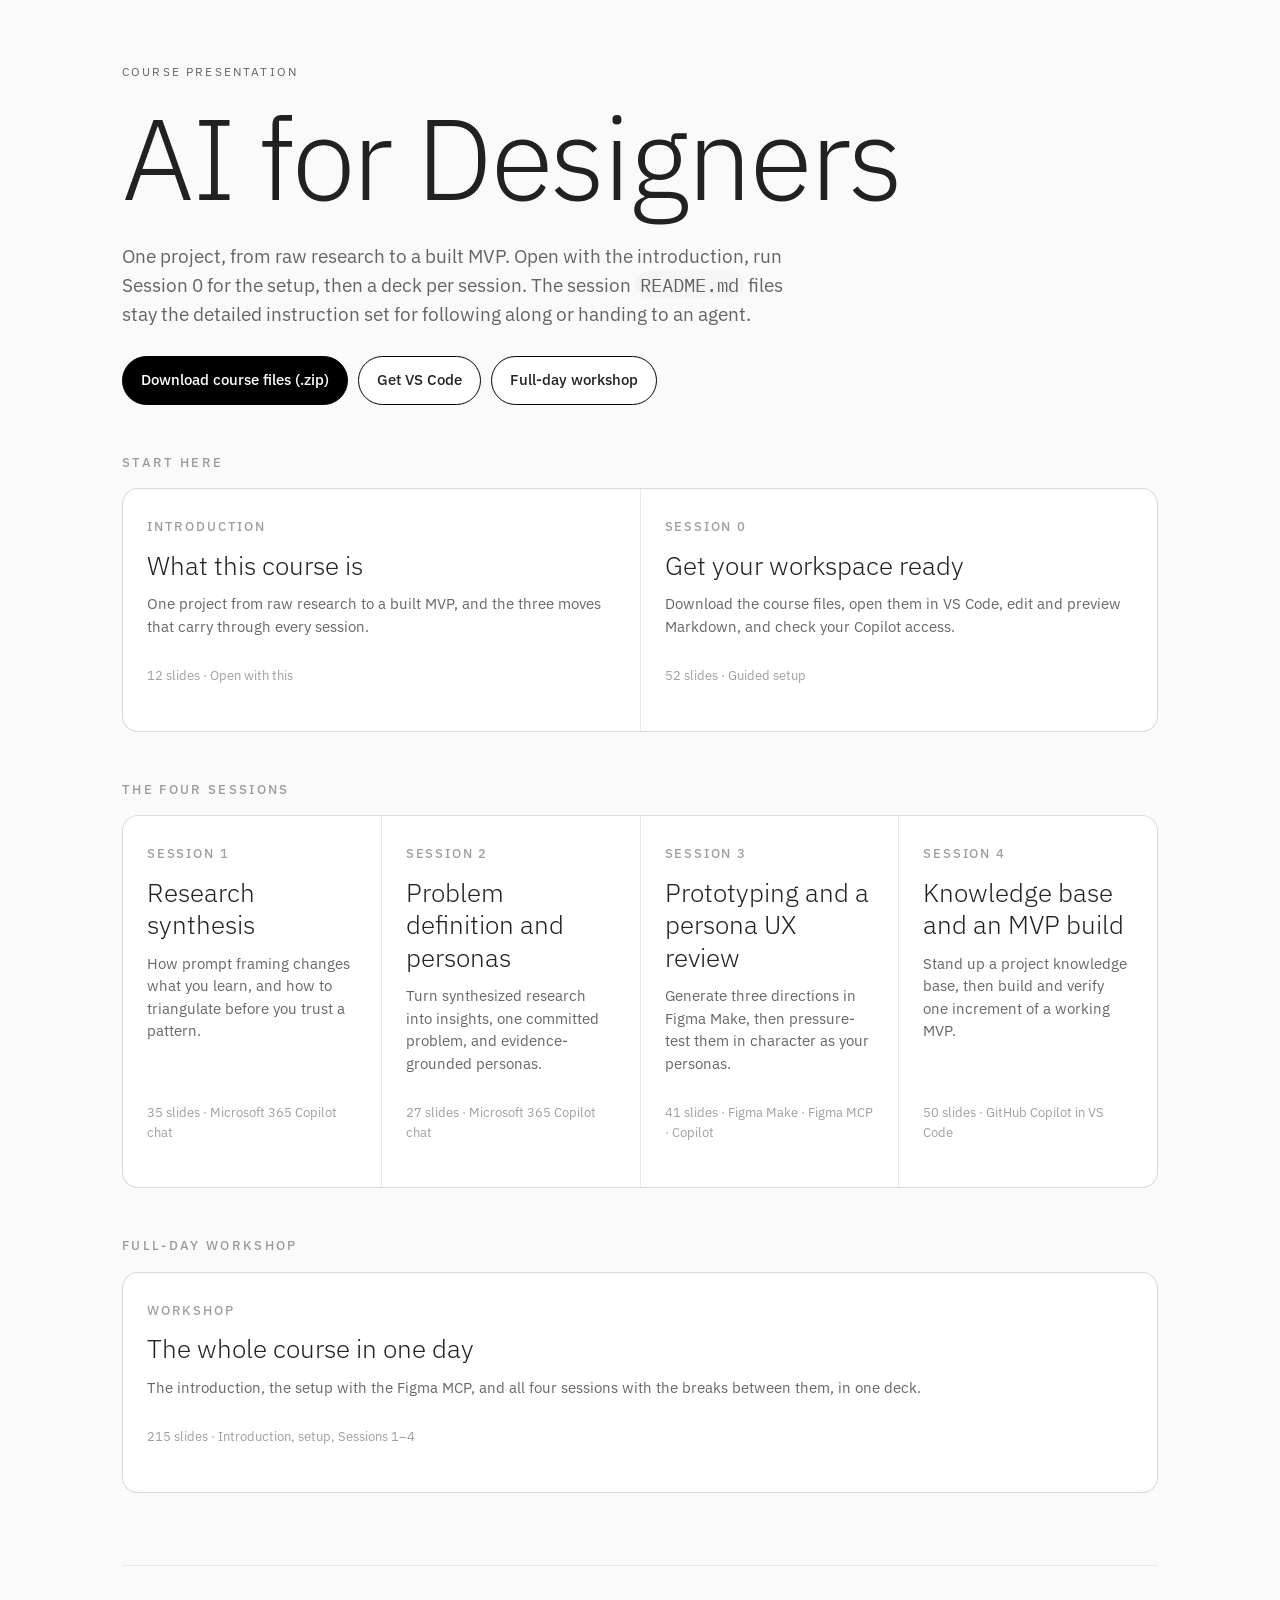
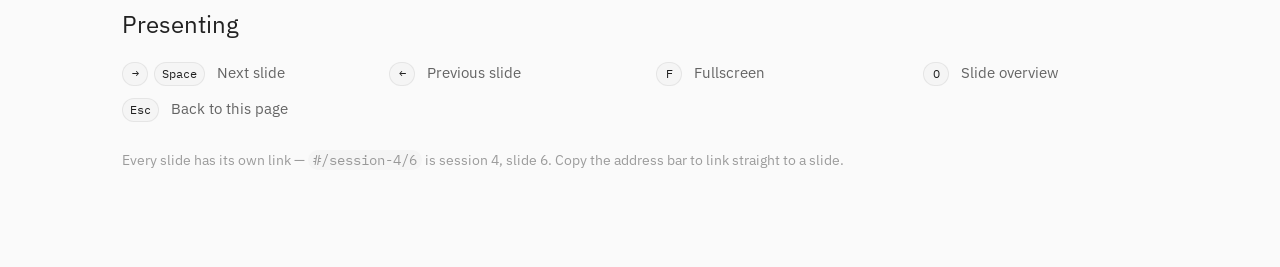
==== commit a7a4f5d3: "Add a full-day workshop deck built from the session decks The course can now run as one day from a s" ====
--- a/presentation/index.html
+++ b/presentation/index.html
@@ -12,7 +12,7 @@
       href="https://fonts.googleapis.com/css2?family=IBM+Plex+Sans:wght@300;400;500;600&family=IBM+Plex+Mono:wght@400;500&display=swap"
       rel="stylesheet"
     />
-    <link rel="stylesheet" href="styles.css?v=20261103h" />
+    <link rel="stylesheet" href="styles.css?v=20261117a" />
   </head>
   <body>
     <!-- Landing -->
@@ -40,6 +40,9 @@
             rel="noopener"
           >
             Get VS Code
+          </a>
+          <a class="landing__download landing__download--secondary" href="#/workshop">
+            Full-day workshop
           </a>
         </div>
       </header>
@@ -87,13 +90,14 @@
     </div>
 
     <!-- Content: plain scripts so the deck works from file:// with no build step -->
-    <script src="content/sessions.js?v=20261103h"></script>
-    <script src="content/intro.js?v=20261103h"></script>
-    <script src="content/session-0.js?v=20261103h"></script>
-    <script src="content/session-1.js?v=20261103h"></script>
-    <script src="content/session-2.js?v=20261103h"></script>
-    <script src="content/session-3.js?v=20261103h"></script>
-    <script src="content/session-4.js?v=20261103h"></script>
-    <script src="app.js?v=20261103h"></script>
+    <script src="content/sessions.js?v=20261117a"></script>
+    <script src="content/intro.js?v=20261117a"></script>
+    <script src="content/session-0.js?v=20261117a"></script>
+    <script src="content/session-1.js?v=20261117a"></script>
+    <script src="content/session-2.js?v=20261117a"></script>
+    <script src="content/session-3.js?v=20261117a"></script>
+    <script src="content/session-4.js?v=20261117a"></script>
+    <script src="content/workshop.js?v=20261117a"></script>
+    <script src="app.js?v=20261117a"></script>
   </body>
 </html>
--- a/presentation/styles.css
+++ b/presentation/styles.css
@@ -49,7 +49,8 @@
   --ease: cubic-bezier(0.2, 0.7, 0.3, 1);
 }
 
-[data-session="intro"] { --accent: var(--surface-black); --on-accent: var(--on-primary-high); }
+[data-session="intro"],
+[data-session="workshop"] { --accent: var(--surface-black); --on-accent: var(--on-primary-high); }
 [data-session="session-0"] { --accent: var(--red); --on-accent: var(--on-primary-high); }
 [data-session="session-1"] { --accent: var(--green); --on-accent: var(--on-surface-high); }
 [data-session="session-2"] { --accent: var(--yellow); --on-accent: var(--on-surface-high); }
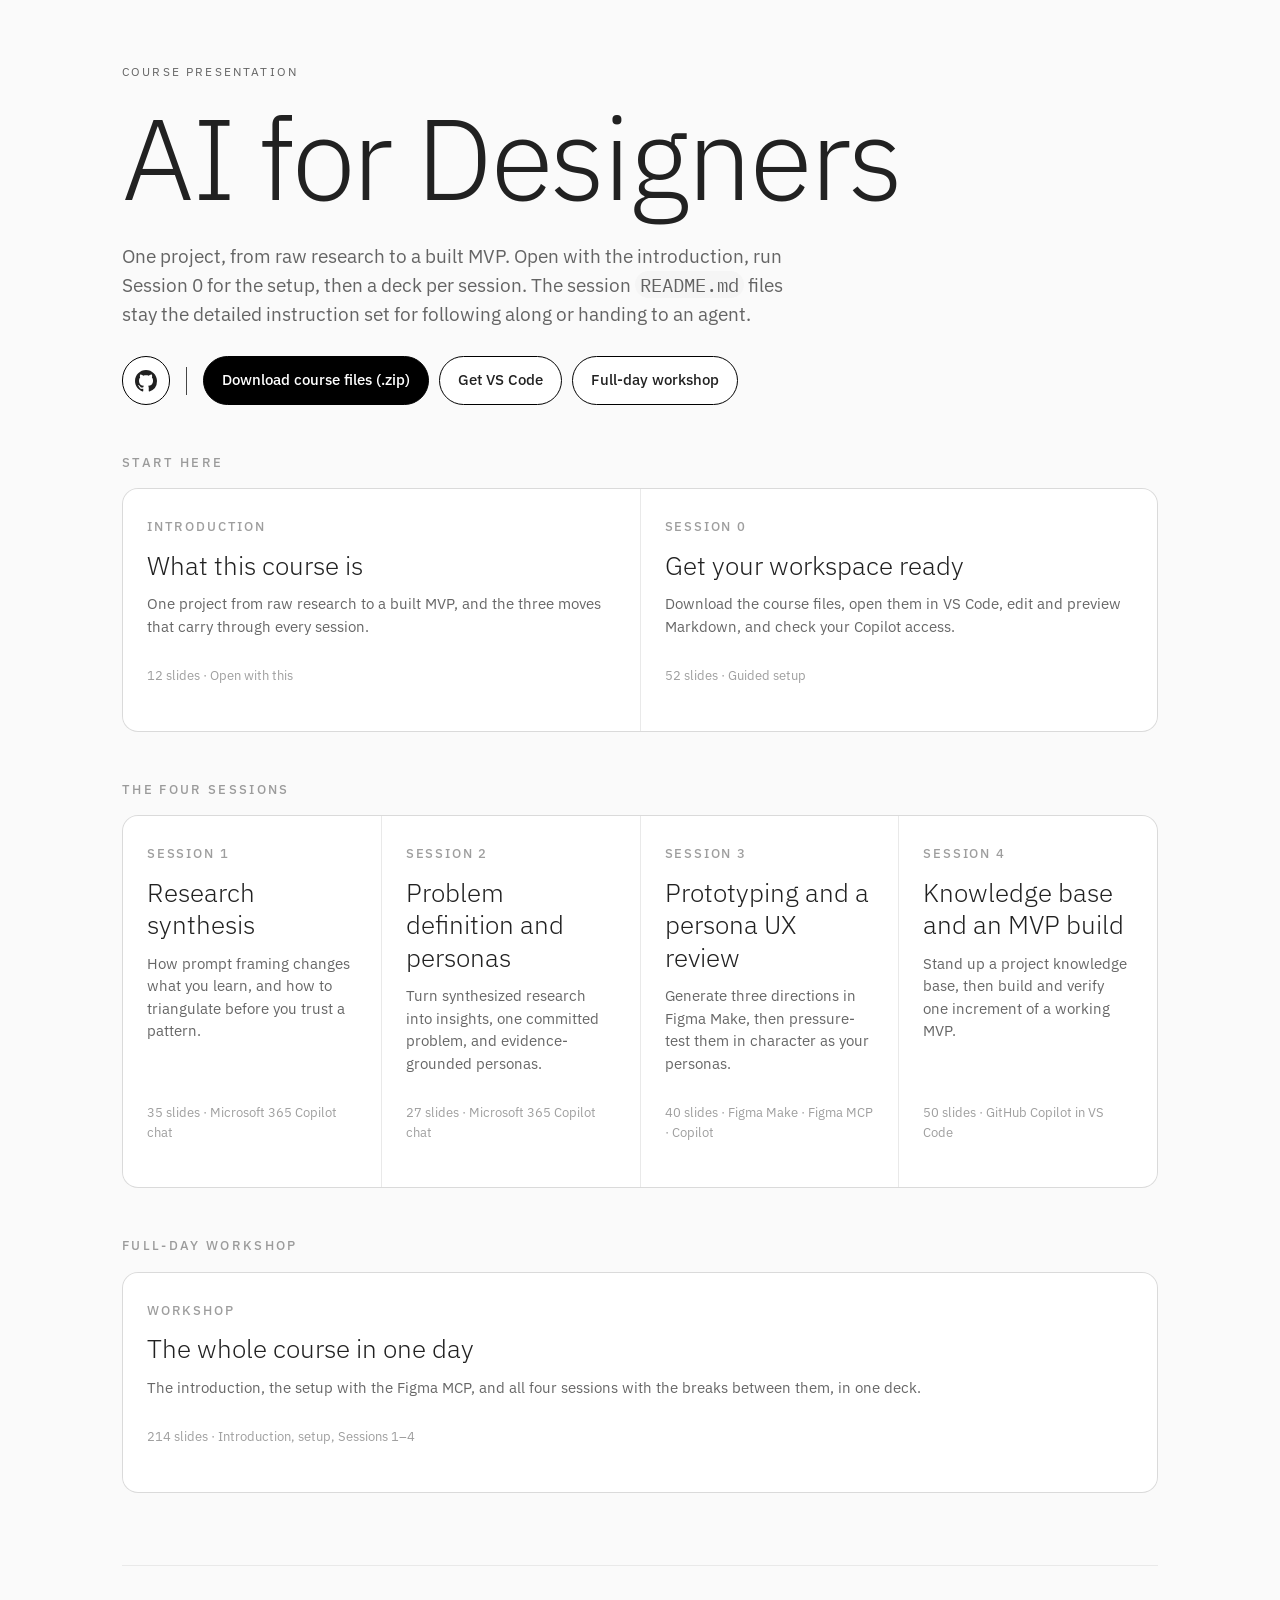
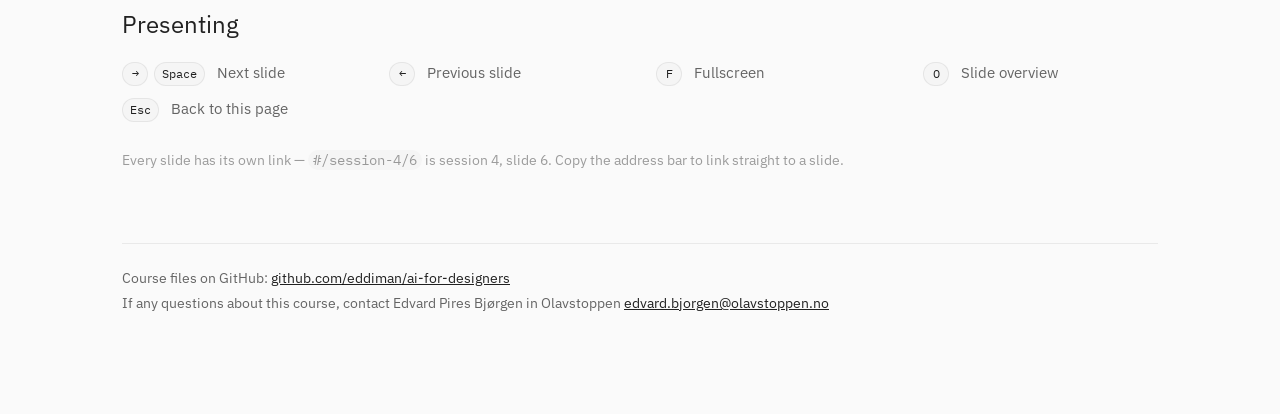
==== commit a542caff: "Add a GitHub link and contact details to the deck's home page The home page had no way to reach the " ====
--- a/presentation/index.html
+++ b/presentation/index.html
@@ -12,7 +12,7 @@
       href="https://fonts.googleapis.com/css2?family=IBM+Plex+Sans:wght@300;400;500;600&family=IBM+Plex+Mono:wght@400;500&display=swap"
       rel="stylesheet"
     />
-    <link rel="stylesheet" href="styles.css?v=20261117a" />
+    <link rel="stylesheet" href="styles.css?v=20261124a" />
   </head>
   <body>
     <!-- Landing -->
@@ -26,6 +26,22 @@
           detailed instruction set for following along or handing to an agent.
         </p>
         <div class="landing__actions">
+          <a
+            class="landing__download landing__download--secondary landing__download--icon"
+            href="https://github.com/eddiman/ai-for-designers"
+            target="_blank"
+            rel="noopener"
+            title="View on GitHub"
+            aria-label="View the course repository on GitHub"
+          >
+            <svg viewBox="0 0 16 16" width="22" height="22" aria-hidden="true" focusable="false">
+              <path
+                fill="currentColor"
+                d="M8 0C3.58 0 0 3.58 0 8c0 3.54 2.29 6.53 5.47 7.59.4.07.55-.17.55-.38 0-.19-.01-.82-.01-1.49-2.01.37-2.53-.49-2.69-.94-.09-.23-.48-.94-.82-1.13-.28-.15-.68-.52-.01-.53.63-.01 1.08.58 1.23.82.72 1.21 1.87.87 2.33.66.07-.52.28-.87.51-1.07-1.78-.2-3.64-.89-3.64-3.95 0-.87.31-1.59.82-2.15-.08-.2-.36-1.02.08-2.12 0 0 .67-.21 2.2.82.64-.18 1.32-.27 2-.27.68 0 1.36.09 2 .27 1.53-1.04 2.2-.82 2.2-.82.44 1.1.16 1.92.08 2.12.51.56.82 1.27.82 2.15 0 3.07-1.87 3.75-3.65 3.95.29.25.54.73.54 1.48 0 1.07-.01 1.93-.01 2.2 0 .21.15.46.55.38A8.013 8.013 0 0016 8c0-4.42-3.58-8-8-8z"
+              />
+            </svg>
+          </a>
+          <span class="landing__divider" aria-hidden="true"></span>
           <a
             class="landing__download"
             href="https://github.com/eddiman/ai-for-designers/archive/refs/heads/main.zip"
@@ -63,6 +79,17 @@
           address bar to link straight to a slide.
         </p>
       </section>
+
+      <footer class="landing__footer">
+        <p>
+          Course files on GitHub:
+          <a href="https://github.com/eddiman/ai-for-designers" target="_blank" rel="noopener">github.com/eddiman/ai-for-designers</a>
+        </p>
+        <p>
+          If any questions about this course, contact Edvard Pires Bjørgen in Olavstoppen
+          <a href="mailto:edvard.bjorgen@olavstoppen.no">edvard.bjorgen@olavstoppen.no</a>
+        </p>
+      </footer>
     </main>
 
     <!-- Deck -->
--- a/presentation/styles.css
+++ b/presentation/styles.css
@@ -153,6 +153,21 @@
   background: var(--surface-black);
 }
 
+.landing__download--icon {
+  display: inline-flex;
+  align-items: center;
+  justify-content: center;
+  padding: 12px;
+}
+
+.landing__divider {
+  align-self: center;
+  width: 1px;
+  height: 28px;
+  margin: 0 6px;
+  background: var(--surface-outline);
+}
+
 .session-groups { display: block; }
 .sessions-group { margin: 48px 0 0; }
 
@@ -260,6 +275,19 @@
   border: 1px solid var(--surface-overlay);
   border-radius: var(--radius-pill);
 }
+
+.landing__footer {
+  margin-top: 72px;
+  padding-top: 24px;
+  border-top: 1px solid var(--surface-overlay);
+  font-size: 14px;
+  color: var(--on-surface-medium);
+}
+
+.landing__footer p { margin: 0 0 4px; }
+.landing__footer a { color: var(--on-surface-high); }
+.landing__footer a:hover,
+.landing__footer a:focus-visible { color: var(--primary); }
 
 .small { margin: 0; font-size: 14px; color: var(--on-surface-disabled); }
 .small code, .landing__lead code { background: var(--surface-surface); padding: 1px 5px; border-radius: var(--radius-pill); }
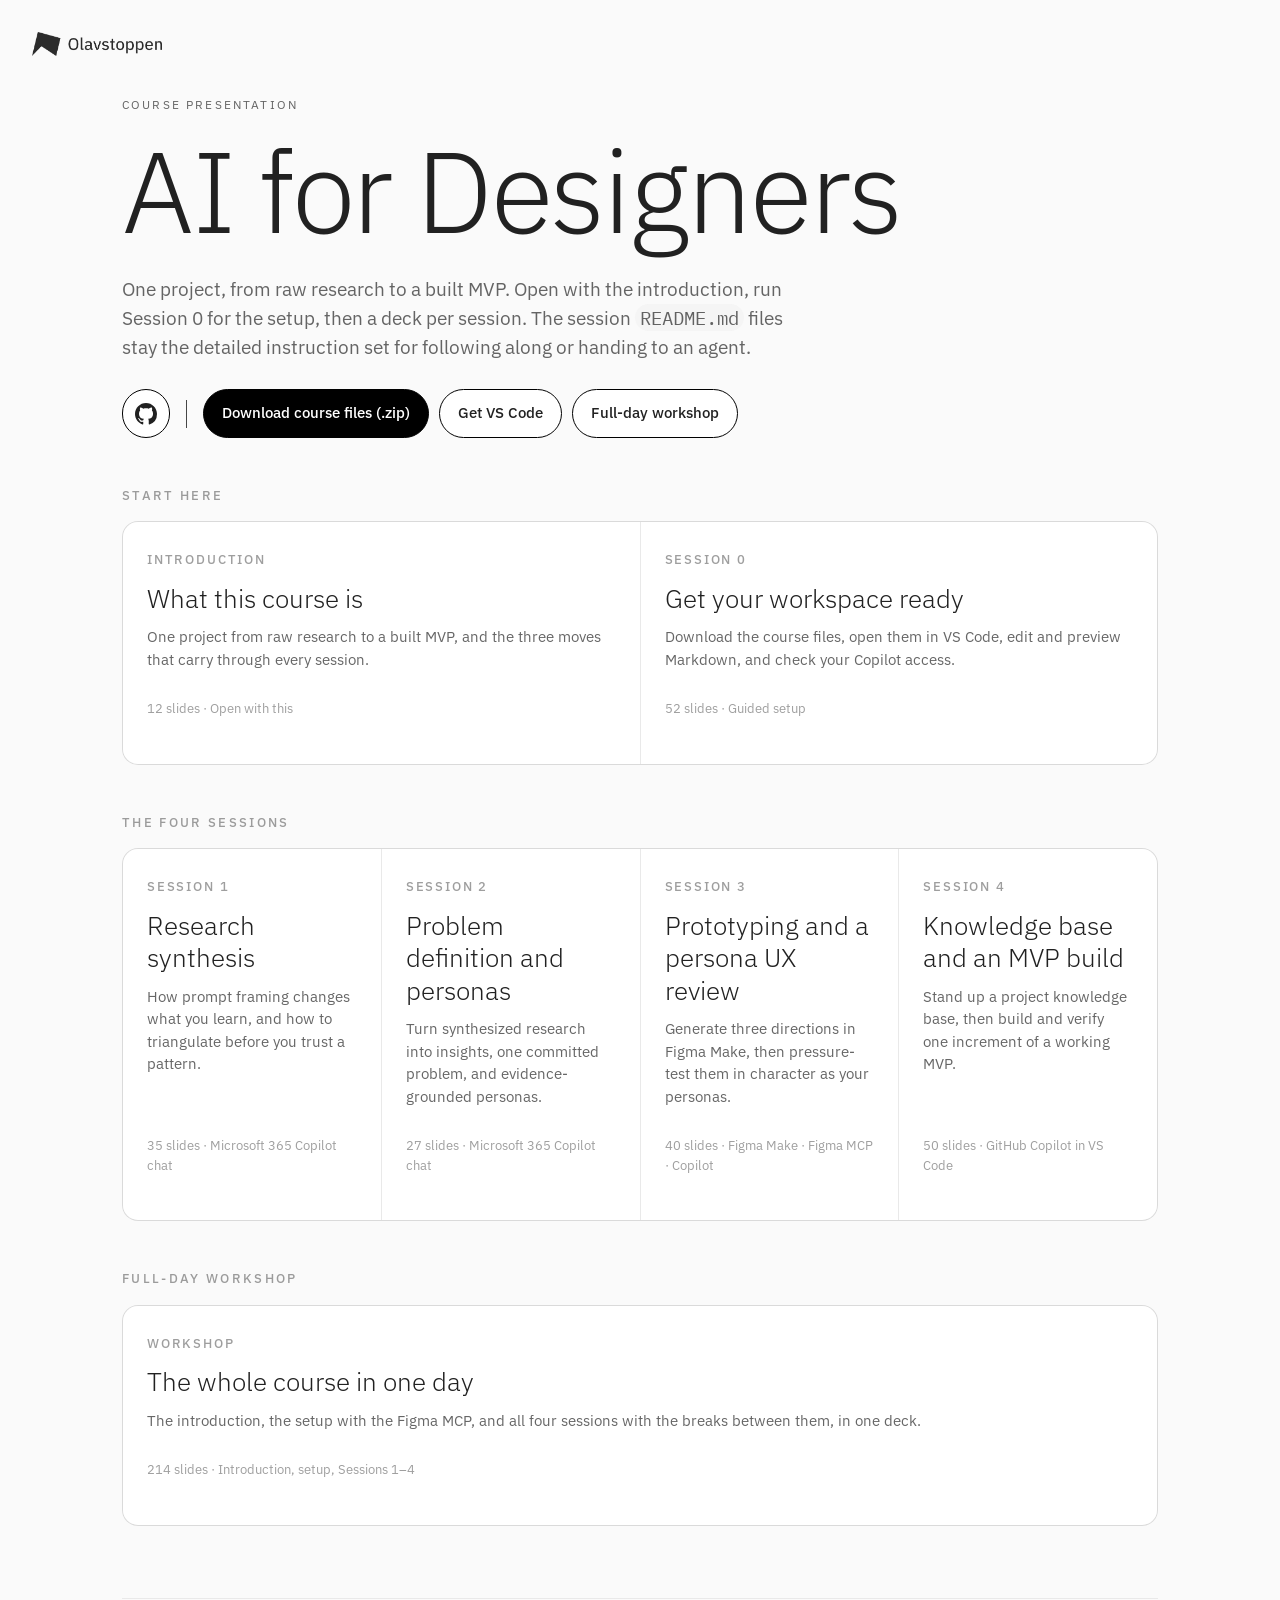
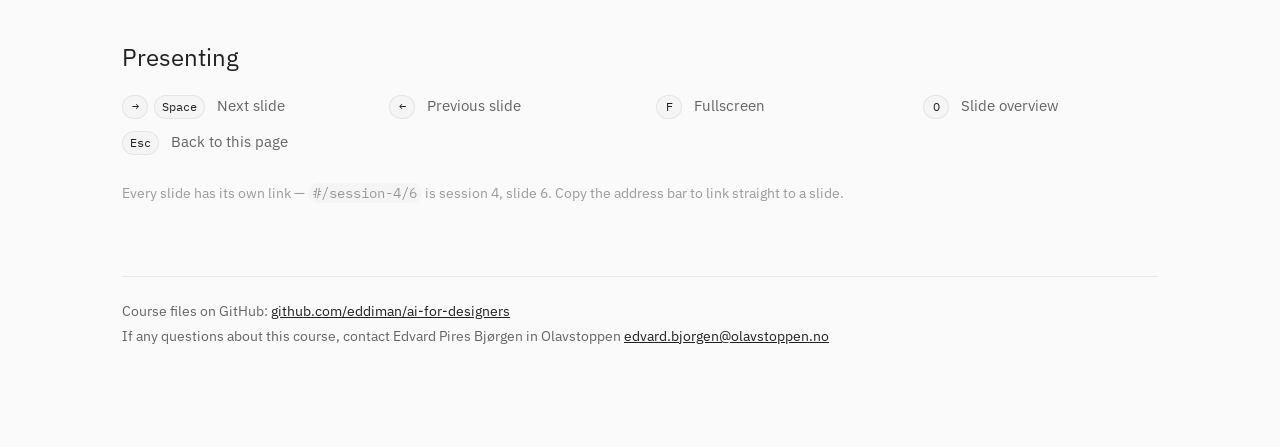
==== commit 42e0990f: "Add the Olavstoppen logo to the top left of the deck's home page The logo is placed absolutely, 32 p" ====
--- a/presentation/index.html
+++ b/presentation/index.html
@@ -12,12 +12,19 @@
       href="https://fonts.googleapis.com/css2?family=IBM+Plex+Sans:wght@300;400;500;600&family=IBM+Plex+Mono:wght@400;500&display=swap"
       rel="stylesheet"
     />
-    <link rel="stylesheet" href="styles.css?v=20261124a" />
+    <link rel="stylesheet" href="styles.css?v=20261124c" />
   </head>
   <body>
     <!-- Landing -->
     <main id="landing" class="landing" hidden>
       <header class="landing__head">
+        <img
+          class="landing__logo"
+          src="public/img/Olavstoppen_black.png"
+          alt="Olavstoppen"
+          width="886"
+          height="163"
+        />
         <p class="overline">Course presentation</p>
         <h1 class="landing__title">AI for Designers</h1>
         <p class="landing__lead">
--- a/presentation/styles.css
+++ b/presentation/styles.css
@@ -88,7 +88,16 @@
 .landing {
   max-width: 1100px;
   margin: 0 auto;
-  padding: 7vh 32px 96px;
+  /* The top padding never drops below the logo's bottom edge plus a gap */
+  padding: max(7vh, 96px) 32px 96px;
+}
+
+.landing__logo {
+  position: absolute;
+  top: 32px;
+  left: 32px;
+  width: auto;
+  height: 24px;
 }
 
 .overline {
